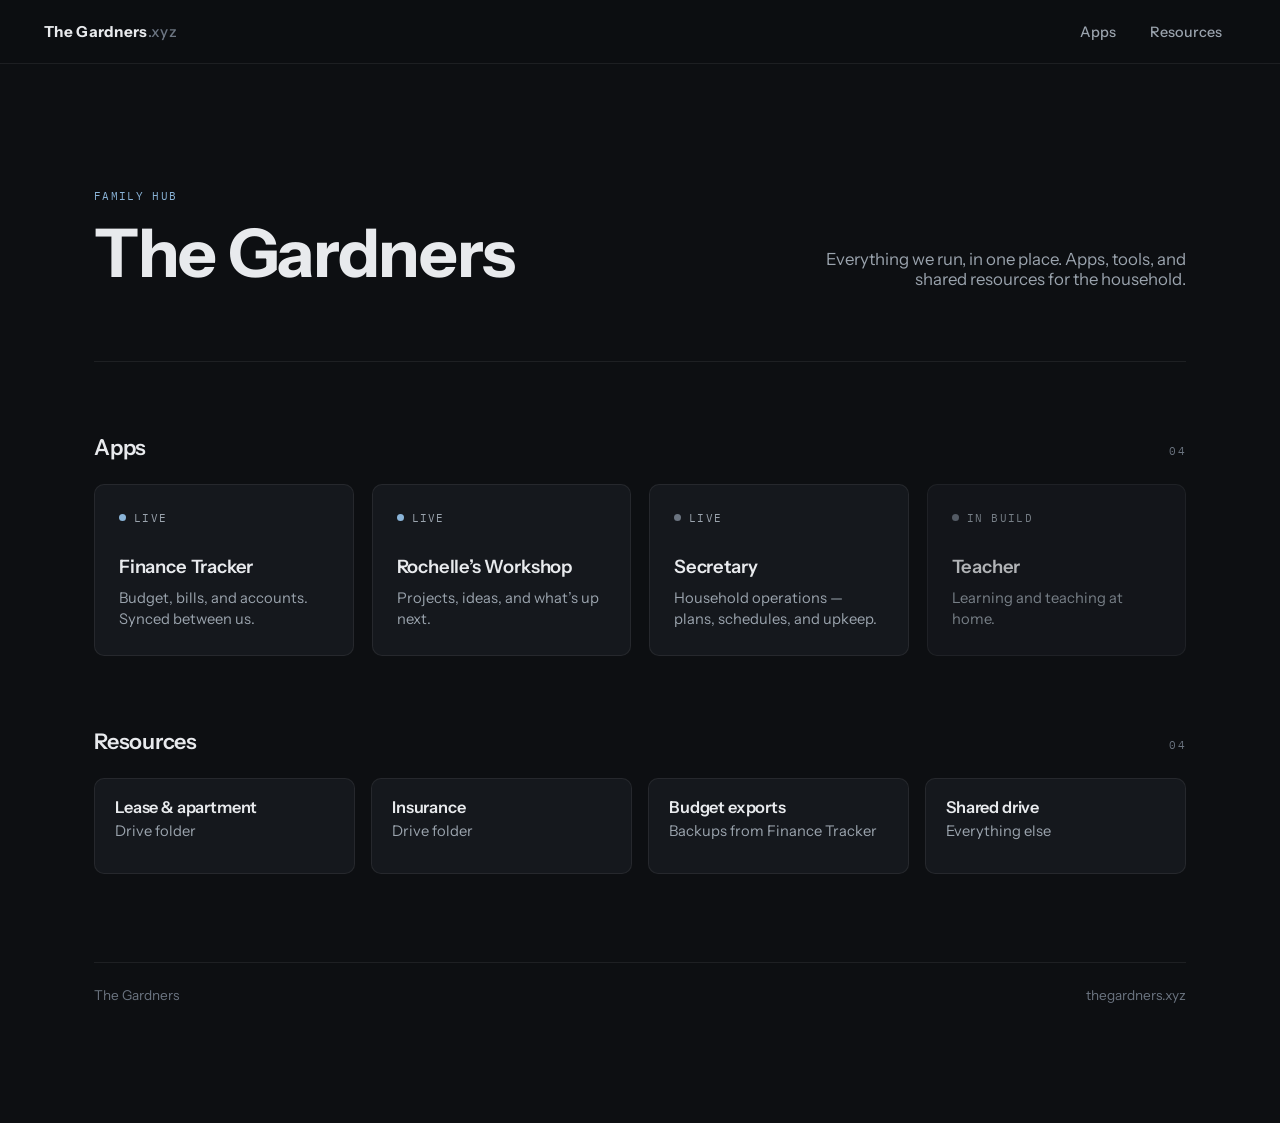
==== index.html @ d7142485 "Change project status from 'In build' to 'Live'" ====
<!DOCTYPE html>
<html lang="en">
<head>
<meta charset="UTF-8">
<meta name="viewport" content="width=device-width, initial-scale=1.0">
<title>The Gardners</title>
<link rel="preconnect" href="https://fonts.googleapis.com">
<link rel="preconnect" href="https://fonts.gstatic.com" crossorigin>
<link href="https://fonts.googleapis.com/css2?family=Instrument+Sans:wght@400;500;600;700&family=IBM+Plex+Mono:wght@400;500&display=swap" rel="stylesheet">
<style>
  :root {
    --bg: #0d0f12;
    --surface: #15181d;
    --surface-2: #1a1e24;
    --border: rgba(255, 255, 255, 0.07);
    --border-strong: rgba(255, 255, 255, 0.16);
    --text: #e8eaed;
    --muted: #9aa3ad;
    --faint: #6b7480;
    --accent: #8ab4d8;
  }

  * { margin: 0; padding: 0; box-sizing: border-box; }

  html { scroll-behavior: smooth; }

  body {
    background: var(--bg);
    color: var(--text);
    font-family: 'Instrument Sans', sans-serif;
    min-height: 100vh;
    -webkit-font-smoothing: antialiased;
  }

  .mono {
    font-family: 'IBM Plex Mono', monospace;
    font-size: 11px;
    letter-spacing: 0.12em;
    text-transform: uppercase;
  }

  /* ---------- Nav ---------- */
  nav {
    position: sticky;
    top: 0;
    z-index: 10;
    display: flex;
    align-items: center;
    justify-content: space-between;
    padding: 0 28px;
    height: 60px;
    background: rgba(13, 15, 18, 0.85);
    backdrop-filter: blur(12px);
    border-bottom: 1px solid var(--border);
  }

  .wordmark {
    font-weight: 700;
    font-size: 0.95rem;
    letter-spacing: 0.02em;
    color: var(--text);
    text-decoration: none;
  }
  .wordmark span { color: var(--faint); font-weight: 500; }

  .nav-links {
    display: flex;
    gap: 6px;
    list-style: none;
  }
  .nav-links a {
    display: block;
    padding: 8px 14px;
    border-radius: 6px;
    font-size: 0.9rem;
    font-weight: 500;
    color: var(--muted);
    text-decoration: none;
    transition: color 0.15s ease, background 0.15s ease;
  }
  .nav-links a:hover, .nav-links a:focus-visible {
    color: var(--text);
    background: var(--surface-2);
  }
  .nav-links a:focus-visible { outline: 2px solid var(--accent); outline-offset: 1px; }
  /* Future pages: add links to .nav-links in the markup below */

  /* ---------- Layout (mobile-first) ---------- */
  .wrap {
    max-width: 1180px;
    margin: 0 auto;
    padding: 0 28px 96px;
  }

  /* ---------- Header ---------- */
  header {
    padding: 88px 0 64px;
    border-bottom: 1px solid var(--border);
  }
  header .mono { color: var(--accent); }
  h1 {
    font-size: clamp(2.4rem, 6vw, 4.2rem);
    font-weight: 700;
    letter-spacing: -0.02em;
    line-height: 1.05;
    margin-top: 14px;
  }
  .subline {
    margin-top: 14px;
    font-size: 1.1rem;
    color: var(--muted);
    max-width: 46ch;
  }

  /* ---------- Sections ---------- */
  section { padding-top: 56px; }
  .section-head {
    display: flex;
    align-items: baseline;
    justify-content: space-between;
    margin-bottom: 24px;
  }
  h2 {
    font-size: 1.35rem;
    font-weight: 600;
    letter-spacing: -0.01em;
  }
  .section-head .mono { color: var(--faint); }

  /* ---------- Cards ---------- */
  .grid {
    display: grid;
    grid-template-columns: repeat(auto-fill, minmax(230px, 1fr));
    gap: 16px;
  }

  .card {
    display: flex;
    flex-direction: column;
    gap: 10px;
    background: var(--surface);
    border: 1px solid var(--border);
    border-radius: 10px;
    padding: 22px 20px 20px;
    text-decoration: none;
    color: var(--text);
    transition: border-color 0.15s ease, background 0.15s ease;
  }
  .card:hover, .card:focus-visible {
    background: var(--surface-2);
    border-color: var(--border-strong);
  }
  .card:focus-visible { outline: 2px solid var(--accent); outline-offset: 2px; }

  .status { display: flex; align-items: center; gap: 8px; }
  .dot {
    width: 7px; height: 7px; border-radius: 50%;
    background: var(--accent);
  }
  .dot.pending { background: var(--faint); }
  .status .mono { color: var(--muted); }

  .card h3 {
    font-size: 1.15rem;
    font-weight: 600;
    letter-spacing: -0.01em;
  }
  .card p {
    font-size: 0.92rem;
    color: var(--muted);
    line-height: 1.45;
  }

  .card.pending { opacity: 0.75; }

  .resources .card { padding: 18px 20px; gap: 4px; }
  .resources h3 { font-size: 1.02rem; }

  footer {
    margin-top: 88px;
    padding-top: 24px;
    border-top: 1px solid var(--border);
    display: flex;
    justify-content: space-between;
    color: var(--faint);
    font-size: 0.85rem;
  }

  /* ---------- Desktop ---------- */
  @media (min-width: 900px) {
    nav { padding: 0 44px; height: 64px; }

    .wrap { padding: 0 44px 120px; }

    header {
      display: grid;
      grid-template-columns: 1fr auto;
      align-items: end;
      gap: 40px;
      padding: 120px 0 72px;
    }
    .subline {
      margin-top: 0;
      text-align: right;
      font-size: 1.05rem;
      max-width: 34ch;
      justify-self: end;
    }

    section { padding-top: 72px; }

    .apps .grid {
      grid-template-columns: repeat(4, 1fr);
      grid-auto-rows: 172px;
      gap: 18px;
      max-height: calc(172px * 2 + 18px); /* 2-row cap; 9+ items scroll */
      overflow-y: auto;
    }
    .apps .card { padding: 26px 24px 24px; }
    .apps .card h3 { margin-top: auto; }

    .resources .grid {
      grid-template-columns: repeat(4, 1fr);
      grid-auto-rows: 96px;
      max-height: calc(96px * 2 + 16px); /* 2-row cap; 9+ items scroll */
      overflow-y: auto;
    }

    /* subtle scrollbar for capped grids */
    .grid::-webkit-scrollbar { width: 8px; }
    .grid::-webkit-scrollbar-thumb {
      background: var(--border-strong);
      border-radius: 4px;
    }
    .grid { scrollbar-width: thin; scrollbar-color: var(--border-strong) transparent; }
  }

  @media (prefers-reduced-motion: reduce) {
    html { scroll-behavior: auto; }
    .card, .nav-links a { transition: none; }
  }
</style>
</head>
<body>

<nav>
  <a class="wordmark" href="#">The Gardners<span>.xyz</span></a>
  <ul class="nav-links">
    <li><a href="#apps">Apps</a></li>
    <li><a href="#resources">Resources</a></li>
    <!-- Future pages go here, e.g. <li><a href="/plan/">3-Year Plan</a></li> -->
  </ul>
</nav>

<div class="wrap">

  <header>
    <div>
      <span class="mono">Family hub</span>
      <h1>The Gardners</h1>
    </div>
    <p class="subline">Everything we run, in one place. Apps, tools, and shared resources for the household.</p>
  </header>

  <section id="apps" class="apps">
    <div class="section-head">
      <h2>Apps</h2>
      <span class="mono">04</span>
    </div>
    <div class="grid">

      <!-- Swap hrefs for subdomains once DNS is wired -->
      <a class="card" href="https://finances.thegardners.xyz">
        <span class="status"><span class="dot"></span><span class="mono">Live</span></span>
        <h3>Finance Tracker</h3>
        <p>Budget, bills, and accounts. Synced between us.</p>
      </a>

      <a class="card" href="https://rocshop.thegardners.xyz">
        <span class="status"><span class="dot"></span><span class="mono">Live</span></span>
        <h3>Rochelle&rsquo;s Workshop</h3>
        <p>Projects, ideas, and what&rsquo;s up next.</p>
      </a>

      <a class="card" href="https://secretary.thegardners.xyz">
        <span class="status"><span class="dot pending"></span><span class="mono">Live</span></span>
        <h3>Secretary</h3>
        <p>Household operations &mdash; plans, schedules, and upkeep.</p>
      </a>

      <a class="card pending" href="#">
        <span class="status"><span class="dot pending"></span><span class="mono">In build</span></span>
        <h3>Teacher</h3>
        <p>Learning and teaching at home.</p>
      </a>

    </div>
  </section>

  <section id="resources" class="resources">
    <div class="section-head">
      <h2>Resources</h2>
      <span class="mono">04</span>
    </div>
    <div class="grid">
      <!-- Point these at Drive folders, PDFs, or wherever documents live -->
      <a class="card" href="#">
        <h3>Lease &amp; apartment</h3>
        <p>Drive folder</p>
      </a>
      <a class="card" href="#">
        <h3>Insurance</h3>
        <p>Drive folder</p>
      </a>
      <a class="card" href="#">
        <h3>Budget exports</h3>
        <p>Backups from Finance Tracker</p>
      </a>
      <a class="card" href="#">
        <h3>Shared drive</h3>
        <p>Everything else</p>
      </a>
    </div>
  </section>

  <footer>
    <span>The Gardners</span>
    <span>thegardners.xyz</span>
  </footer>

</div>
</body>
</html>
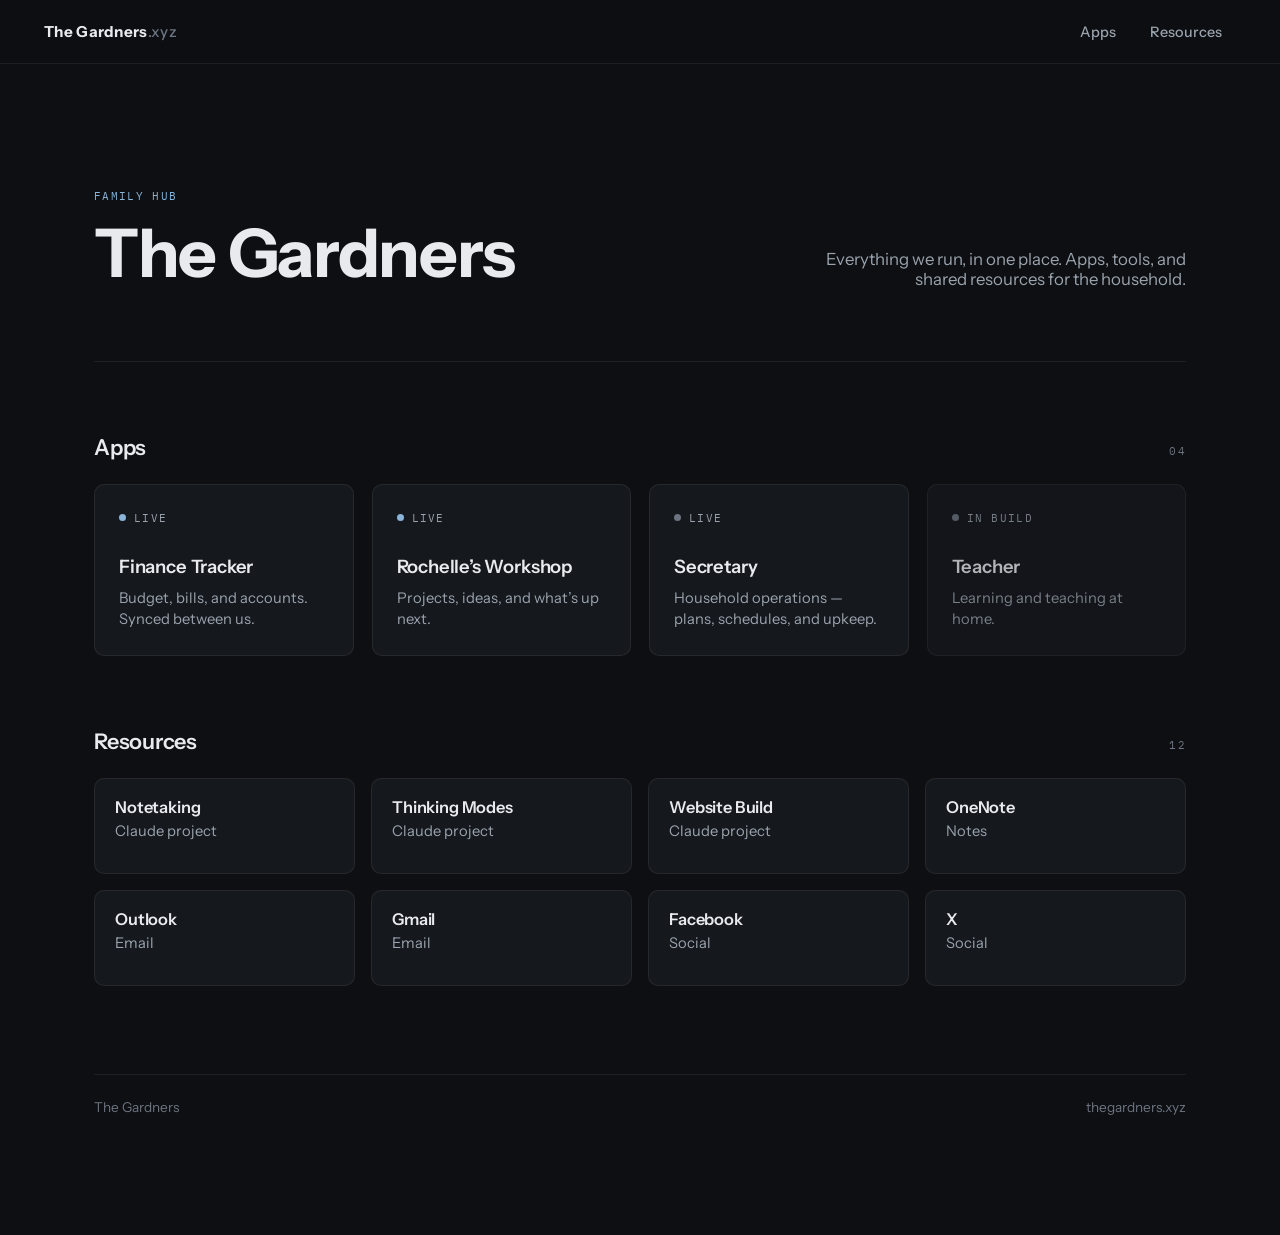
==== commit c7607e12: "Make Resources section data-driven with the 12 real links Replace the placeholder Resources cards wi" ====
--- a/index.html
+++ b/index.html
@@ -300,27 +300,10 @@
   <section id="resources" class="resources">
     <div class="section-head">
       <h2>Resources</h2>
-      <span class="mono">04</span>
+      <span class="mono">12</span>
     </div>
-    <div class="grid">
-      <!-- Point these at Drive folders, PDFs, or wherever documents live -->
-      <a class="card" href="#">
-        <h3>Lease &amp; apartment</h3>
-        <p>Drive folder</p>
-      </a>
-      <a class="card" href="#">
-        <h3>Insurance</h3>
-        <p>Drive folder</p>
-      </a>
-      <a class="card" href="#">
-        <h3>Budget exports</h3>
-        <p>Backups from Finance Tracker</p>
-      </a>
-      <a class="card" href="#">
-        <h3>Shared drive</h3>
-        <p>Everything else</p>
-      </a>
-    </div>
+    <!-- Cards below are rendered from resources.js — edit that file, not this markup -->
+    <div class="grid"></div>
   </section>
 
   <footer>
@@ -329,5 +312,38 @@
   </footer>
 
 </div>
+
+<script src="resources.js"></script>
+<script>
+  (function () {
+    var grid = document.querySelector('#resources .grid');
+    var count = document.querySelector('#resources .section-head .mono');
+    if (!grid || typeof RESOURCES === 'undefined') return;
+
+    grid.innerHTML = '';
+    RESOURCES.forEach(function (item) {
+      var card = document.createElement('a');
+      card.className = 'card';
+      card.href = item.url;
+      card.target = '_blank';
+      card.rel = 'noopener noreferrer';
+      card.setAttribute('aria-label', item.label + (item.description ? ' — ' + item.description : ''));
+
+      var h3 = document.createElement('h3');
+      h3.textContent = item.label;
+      card.appendChild(h3);
+
+      if (item.description) {
+        var p = document.createElement('p');
+        p.textContent = item.description;
+        card.appendChild(p);
+      }
+
+      grid.appendChild(card);
+    });
+
+    if (count) count.textContent = String(RESOURCES.length).padStart(2, '0');
+  })();
+</script>
 </body>
 </html>
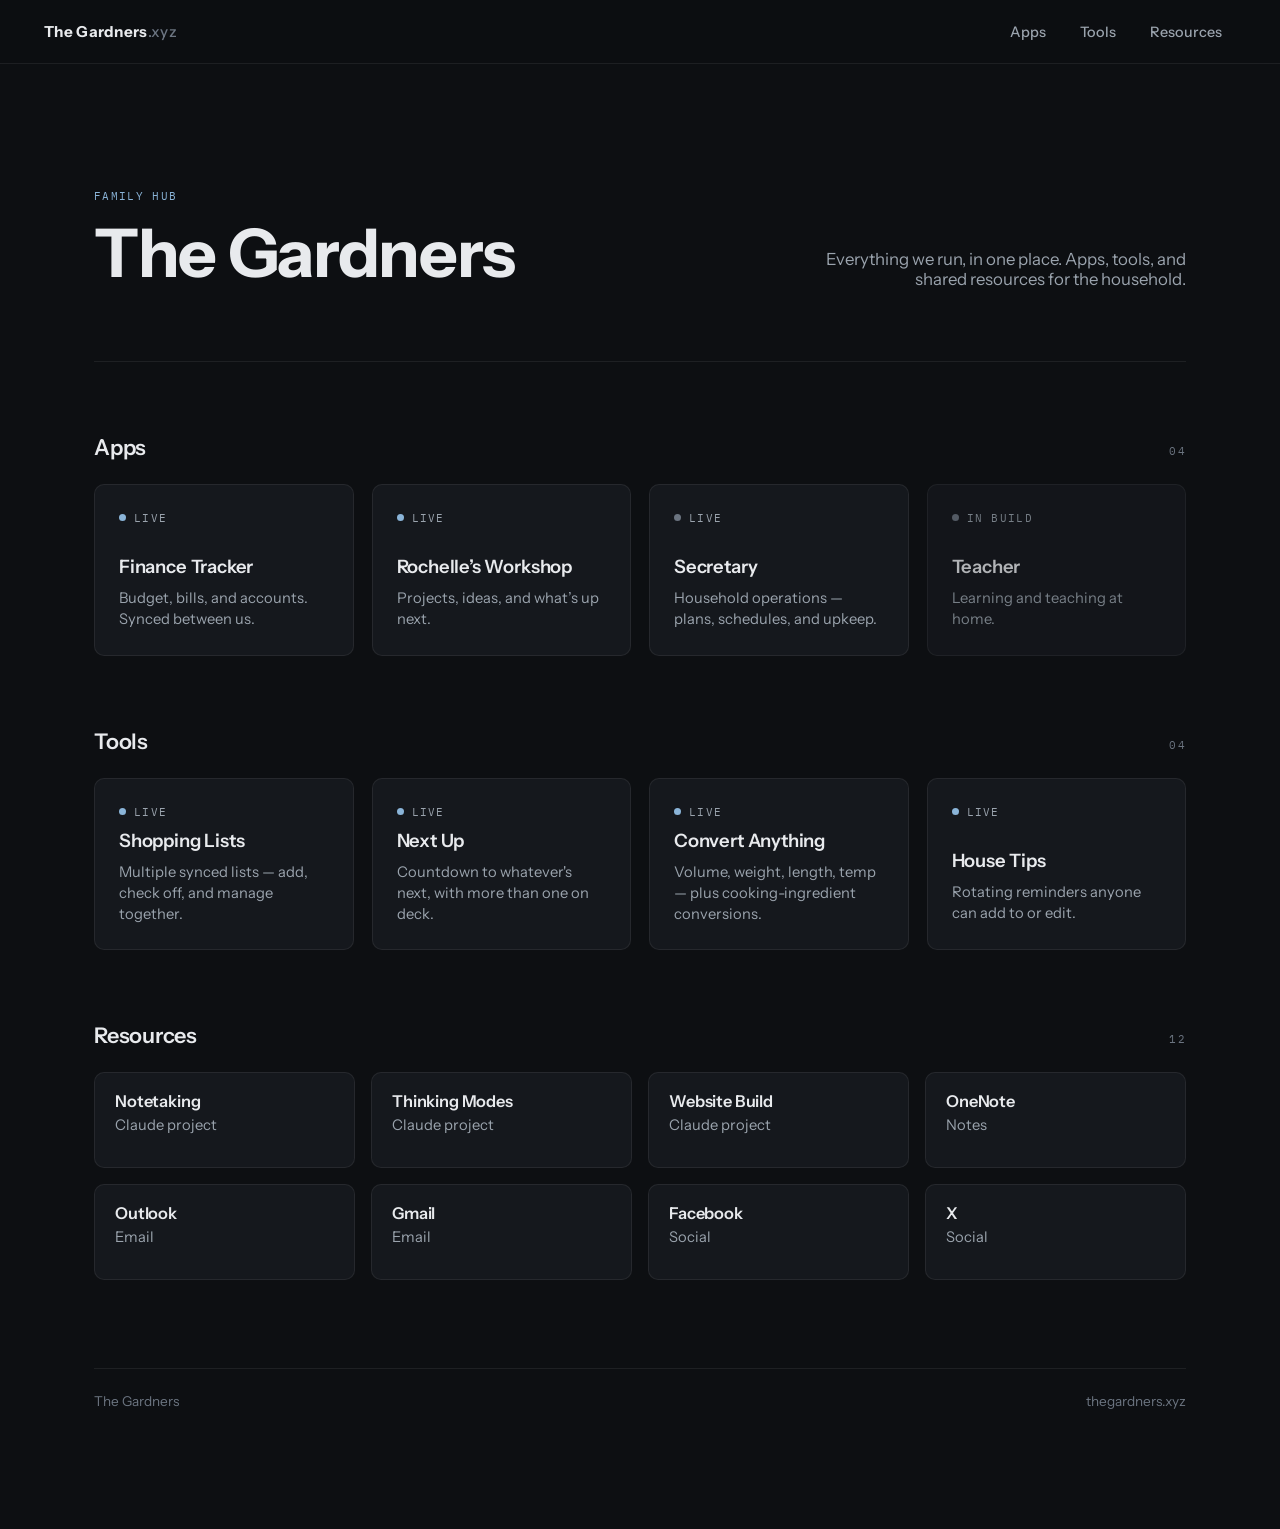
==== commit 0eeaf785: "Add a Tools section with links to the four shared household tools Renders from tools.js the same way" ====
--- a/index.html
+++ b/index.html
@@ -209,15 +209,15 @@
 
     section { padding-top: 72px; }
 
-    .apps .grid {
+    .apps .grid, .tools .grid {
       grid-template-columns: repeat(4, 1fr);
       grid-auto-rows: 172px;
       gap: 18px;
       max-height: calc(172px * 2 + 18px); /* 2-row cap; 9+ items scroll */
       overflow-y: auto;
     }
-    .apps .card { padding: 26px 24px 24px; }
-    .apps .card h3 { margin-top: auto; }
+    .apps .card, .tools .card { padding: 26px 24px 24px; }
+    .apps .card h3, .tools .card h3 { margin-top: auto; }
 
     .resources .grid {
       grid-template-columns: repeat(4, 1fr);
@@ -247,6 +247,7 @@
   <a class="wordmark" href="#">The Gardners<span>.xyz</span></a>
   <ul class="nav-links">
     <li><a href="#apps">Apps</a></li>
+    <li><a href="#tools">Tools</a></li>
     <li><a href="#resources">Resources</a></li>
     <!-- Future pages go here, e.g. <li><a href="/plan/">3-Year Plan</a></li> -->
   </ul>
@@ -297,6 +298,15 @@
     </div>
   </section>
 
+  <section id="tools" class="tools">
+    <div class="section-head">
+      <h2>Tools</h2>
+      <span class="mono">04</span>
+    </div>
+    <!-- Cards below are rendered from tools.js — edit that file, not this markup -->
+    <div class="grid"></div>
+  </section>
+
   <section id="resources" class="resources">
     <div class="section-head">
       <h2>Resources</h2>
@@ -313,6 +323,43 @@
 
 </div>
 
+<script src="tools.js"></script>
+<script>
+  (function () {
+    var grid = document.querySelector('#tools .grid');
+    var count = document.querySelector('#tools .section-head .mono');
+    if (!grid || typeof TOOLS === 'undefined') return;
+
+    grid.innerHTML = '';
+    TOOLS.forEach(function (item) {
+      var card = document.createElement('a');
+      card.className = 'card';
+      card.href = item.url;
+      card.target = '_blank';
+      card.rel = 'noopener noreferrer';
+      card.setAttribute('aria-label', item.label + (item.description ? ' — ' + item.description : ''));
+
+      var status = document.createElement('span');
+      status.className = 'status';
+      status.innerHTML = '<span class="dot"></span><span class="mono">Live</span>';
+      card.appendChild(status);
+
+      var h3 = document.createElement('h3');
+      h3.textContent = item.label;
+      card.appendChild(h3);
+
+      if (item.description) {
+        var p = document.createElement('p');
+        p.textContent = item.description;
+        card.appendChild(p);
+      }
+
+      grid.appendChild(card);
+    });
+
+    if (count) count.textContent = String(TOOLS.length).padStart(2, '0');
+  })();
+</script>
 <script src="resources.js"></script>
 <script>
   (function () {
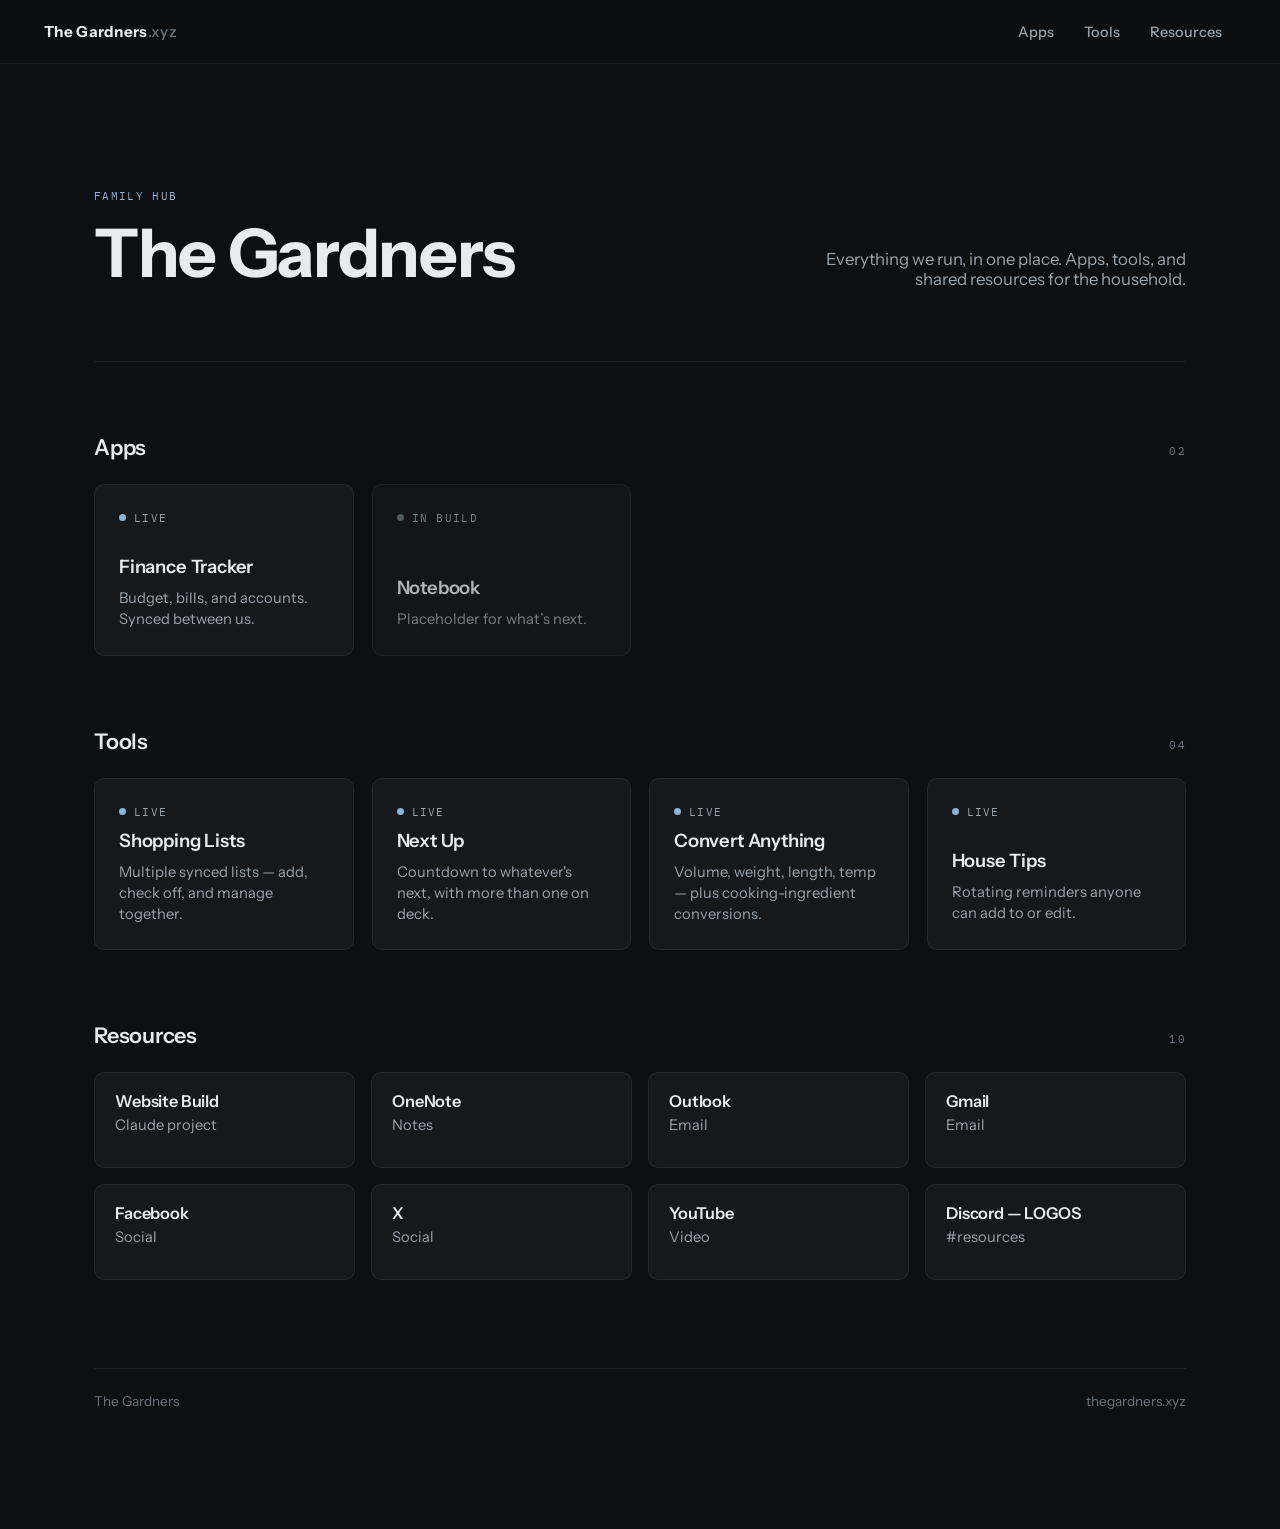
==== commit bd632714: "Add shopping list copy-to-clipboard, refresh Apps section, trim resources, and fix mobile layout iss" ====
--- a/index.html
+++ b/index.html
@@ -65,8 +65,10 @@
 
   .nav-links {
     display: flex;
-    gap: 6px;
+    gap: 2px;
     list-style: none;
+    flex-shrink: 1;
+    min-width: 0;
   }
   .nav-links a {
     display: block;
@@ -76,6 +78,7 @@
     font-weight: 500;
     color: var(--muted);
     text-decoration: none;
+    white-space: nowrap;
     transition: color 0.15s ease, background 0.15s ease;
   }
   .nav-links a:hover, .nav-links a:focus-visible {
@@ -239,6 +242,16 @@
     html { scroll-behavior: auto; }
     .card, .nav-links a { transition: none; }
   }
+
+  /* Narrow phones: wordmark + 3 nav links at desktop spacing don't fit
+     in one row and were forcing horizontal scroll. Tighten padding/gap
+     instead of letting anything wrap. */
+  @media (max-width: 480px) {
+    nav { padding: 0 14px; }
+    .wordmark { font-size: 0.85rem; }
+    .nav-links { gap: 0; }
+    .nav-links a { padding: 8px 8px; font-size: 0.82rem; }
+  }
 </style>
 </head>
 <body>
@@ -266,7 +279,7 @@
   <section id="apps" class="apps">
     <div class="section-head">
       <h2>Apps</h2>
-      <span class="mono">04</span>
+      <span class="mono">02</span>
     </div>
     <div class="grid">
 
@@ -277,22 +290,10 @@
         <p>Budget, bills, and accounts. Synced between us.</p>
       </a>
 
-      <a class="card" href="https://rocshop.thegardners.xyz">
-        <span class="status"><span class="dot"></span><span class="mono">Live</span></span>
-        <h3>Rochelle&rsquo;s Workshop</h3>
-        <p>Projects, ideas, and what&rsquo;s up next.</p>
-      </a>
-
-      <a class="card" href="https://secretary.thegardners.xyz">
-        <span class="status"><span class="dot pending"></span><span class="mono">Live</span></span>
-        <h3>Secretary</h3>
-        <p>Household operations &mdash; plans, schedules, and upkeep.</p>
-      </a>
-
       <a class="card pending" href="#">
         <span class="status"><span class="dot pending"></span><span class="mono">In build</span></span>
-        <h3>Teacher</h3>
-        <p>Learning and teaching at home.</p>
+        <h3>Notebook</h3>
+        <p>Placeholder for what&rsquo;s next.</p>
       </a>
 
     </div>
@@ -310,7 +311,7 @@
   <section id="resources" class="resources">
     <div class="section-head">
       <h2>Resources</h2>
-      <span class="mono">12</span>
+      <span class="mono">10</span>
     </div>
     <!-- Cards below are rendered from resources.js — edit that file, not this markup -->
     <div class="grid"></div>
@@ -335,8 +336,6 @@
       var card = document.createElement('a');
       card.className = 'card';
       card.href = item.url;
-      card.target = '_blank';
-      card.rel = 'noopener noreferrer';
       card.setAttribute('aria-label', item.label + (item.description ? ' — ' + item.description : ''));
 
       var status = document.createElement('span');
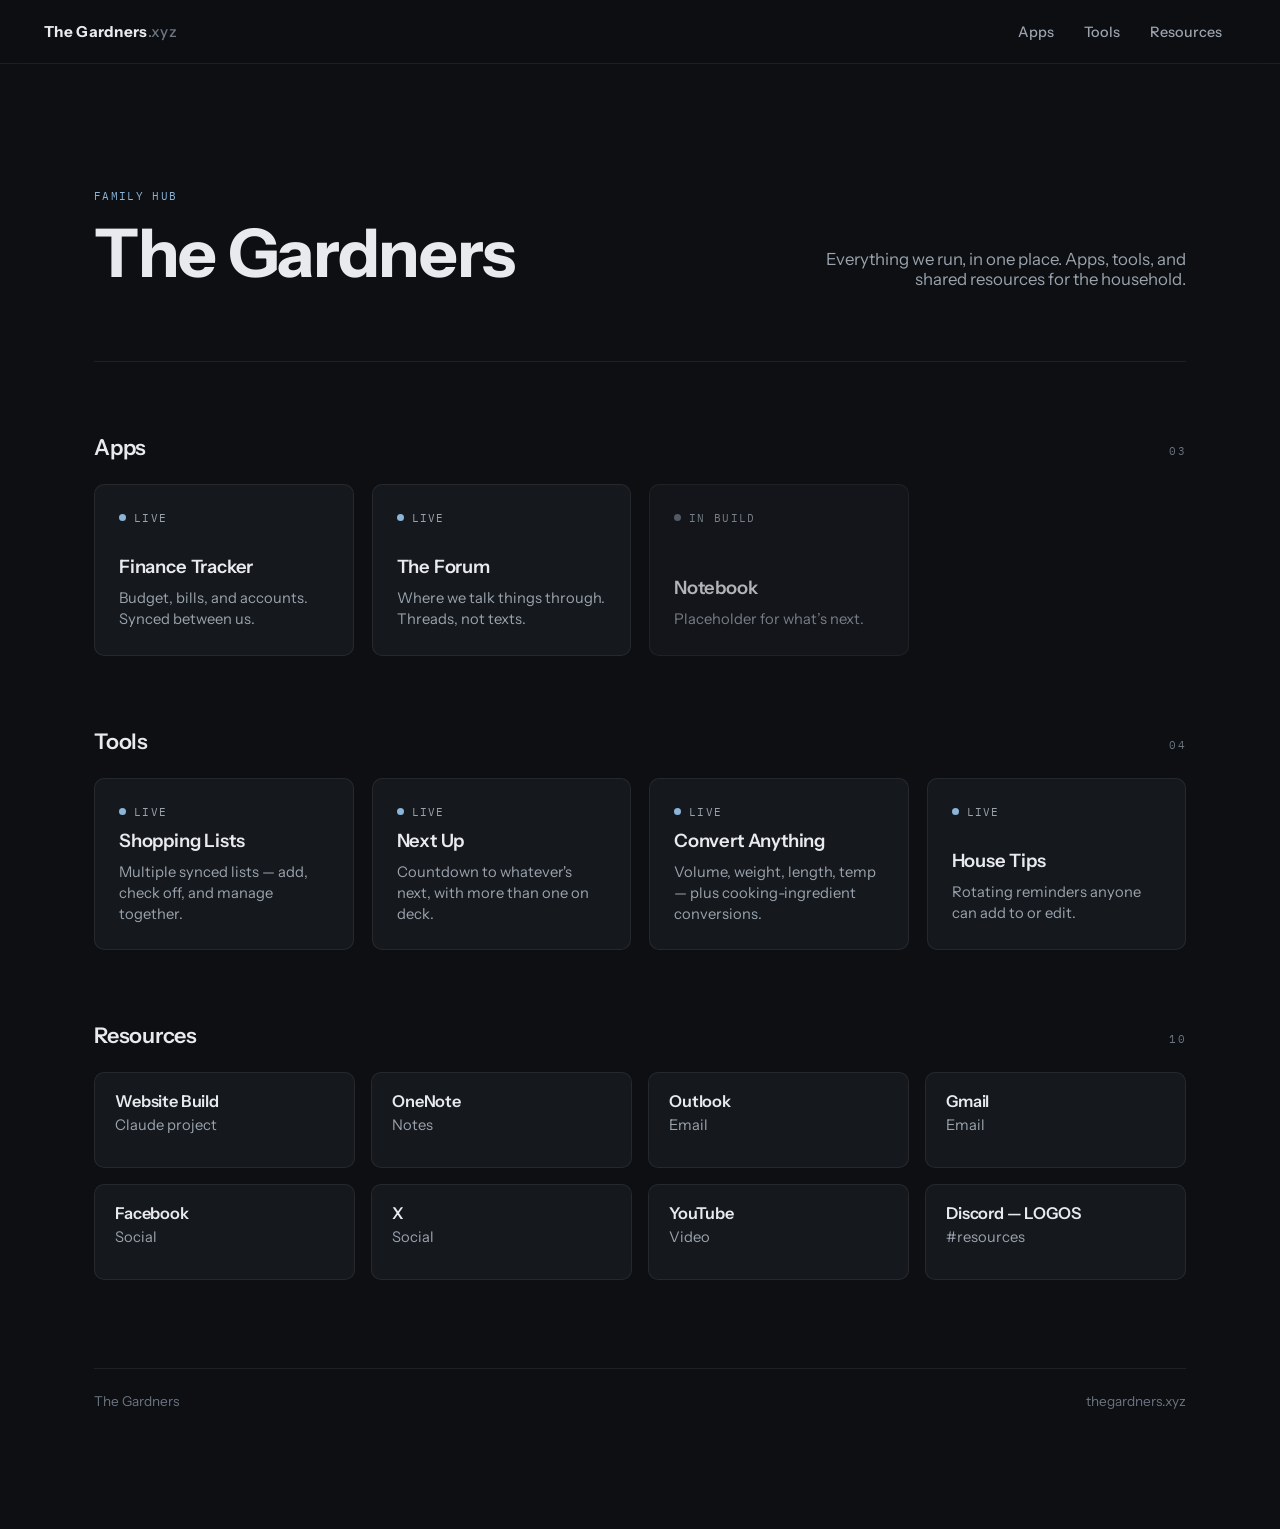
==== commit 33d39125: "Add The Forum to the Apps section The Forum is live at forum.thegardners.xyz, so it gets a real card" ====
--- a/index.html
+++ b/index.html
@@ -279,7 +279,7 @@
   <section id="apps" class="apps">
     <div class="section-head">
       <h2>Apps</h2>
-      <span class="mono">02</span>
+      <span class="mono">03</span>
     </div>
     <div class="grid">
 
@@ -288,6 +288,12 @@
         <span class="status"><span class="dot"></span><span class="mono">Live</span></span>
         <h3>Finance Tracker</h3>
         <p>Budget, bills, and accounts. Synced between us.</p>
+      </a>
+
+      <a class="card" href="https://forum.thegardners.xyz">
+        <span class="status"><span class="dot"></span><span class="mono">Live</span></span>
+        <h3>The Forum</h3>
+        <p>Where we talk things through. Threads, not texts.</p>
       </a>
 
       <a class="card pending" href="#">
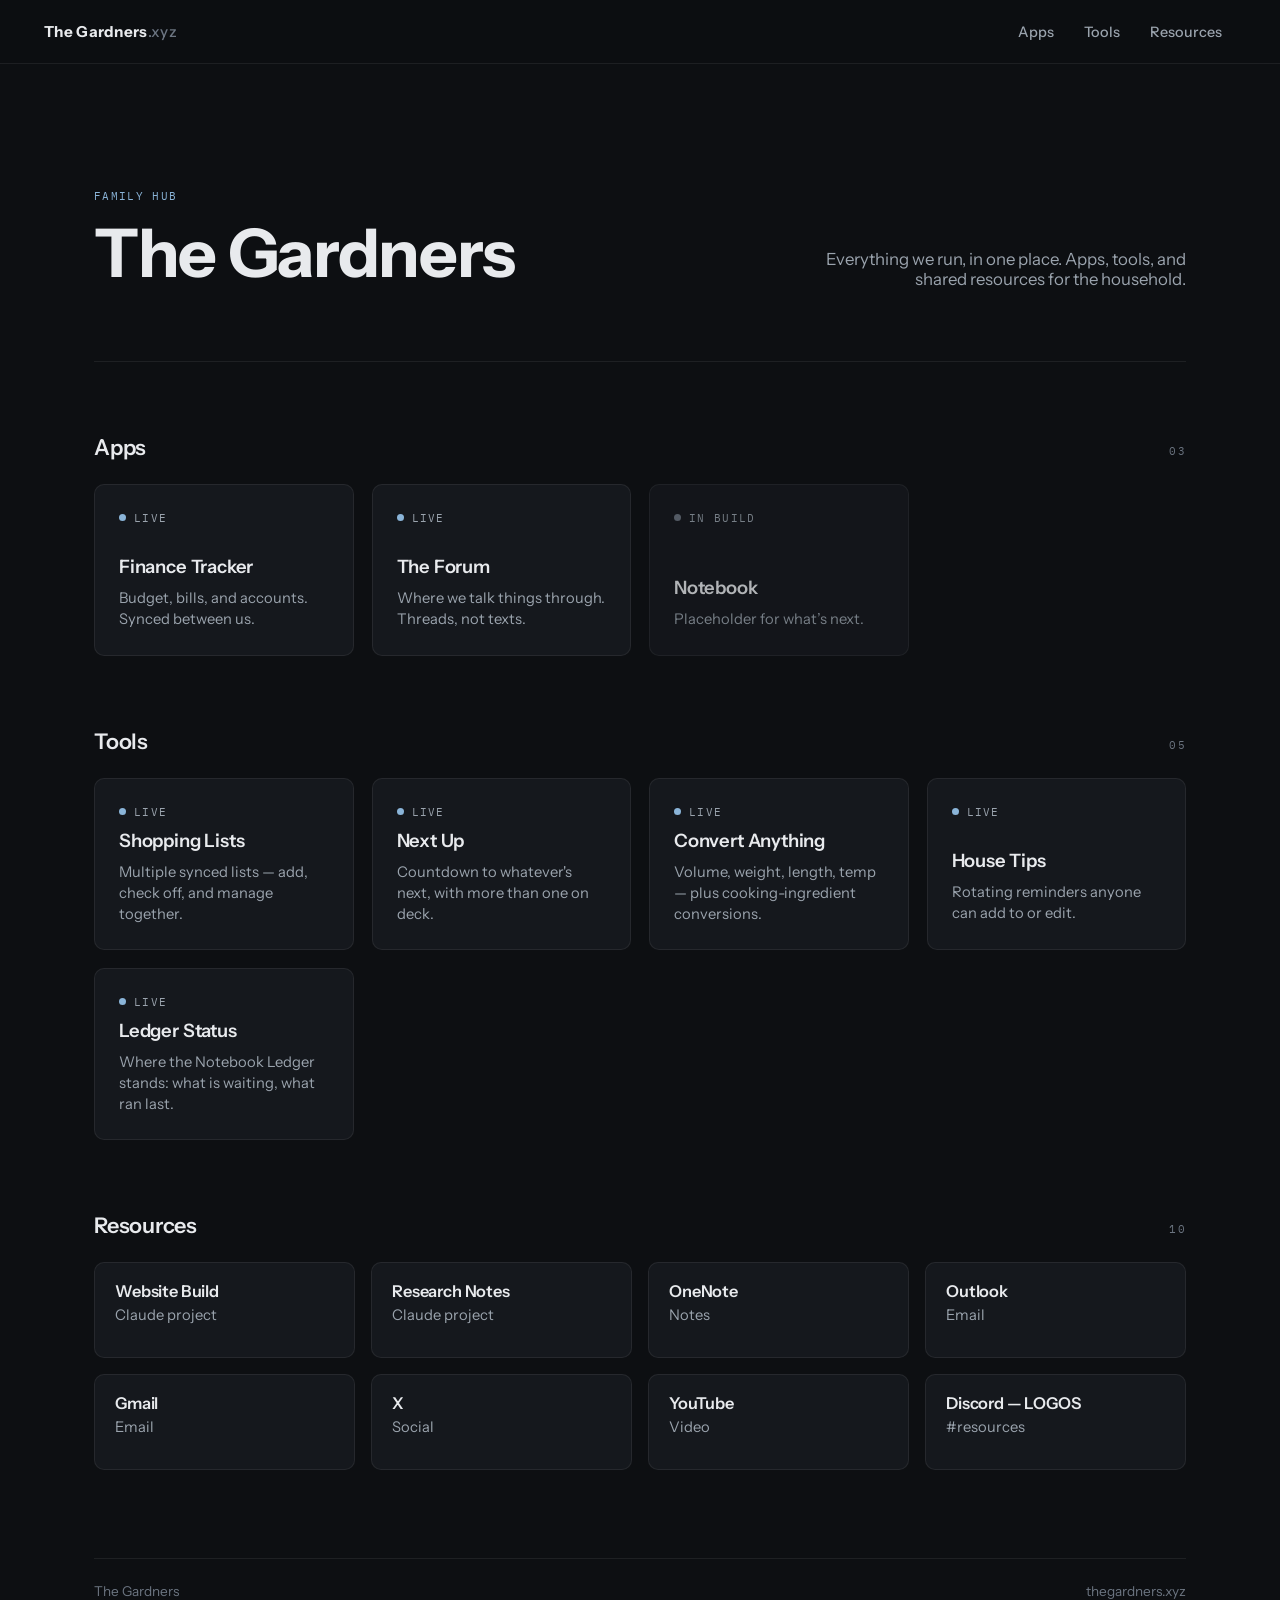
==== commit 35e3776e: "Cache-bust resources.js and tools.js so link updates show up Co-Authored-By: Claude Opus 5.5 <norepl" ====
--- a/index.html
+++ b/index.html
@@ -330,7 +330,7 @@
 
 </div>
 
-<script src="tools.js"></script>
+<script src="tools.js?v=20261101"></script>
 <script>
   (function () {
     var grid = document.querySelector('#tools .grid');
@@ -365,7 +365,7 @@
     if (count) count.textContent = String(TOOLS.length).padStart(2, '0');
   })();
 </script>
-<script src="resources.js"></script>
+<script src="resources.js?v=20261101"></script>
 <script>
   (function () {
     var grid = document.querySelector('#resources .grid');
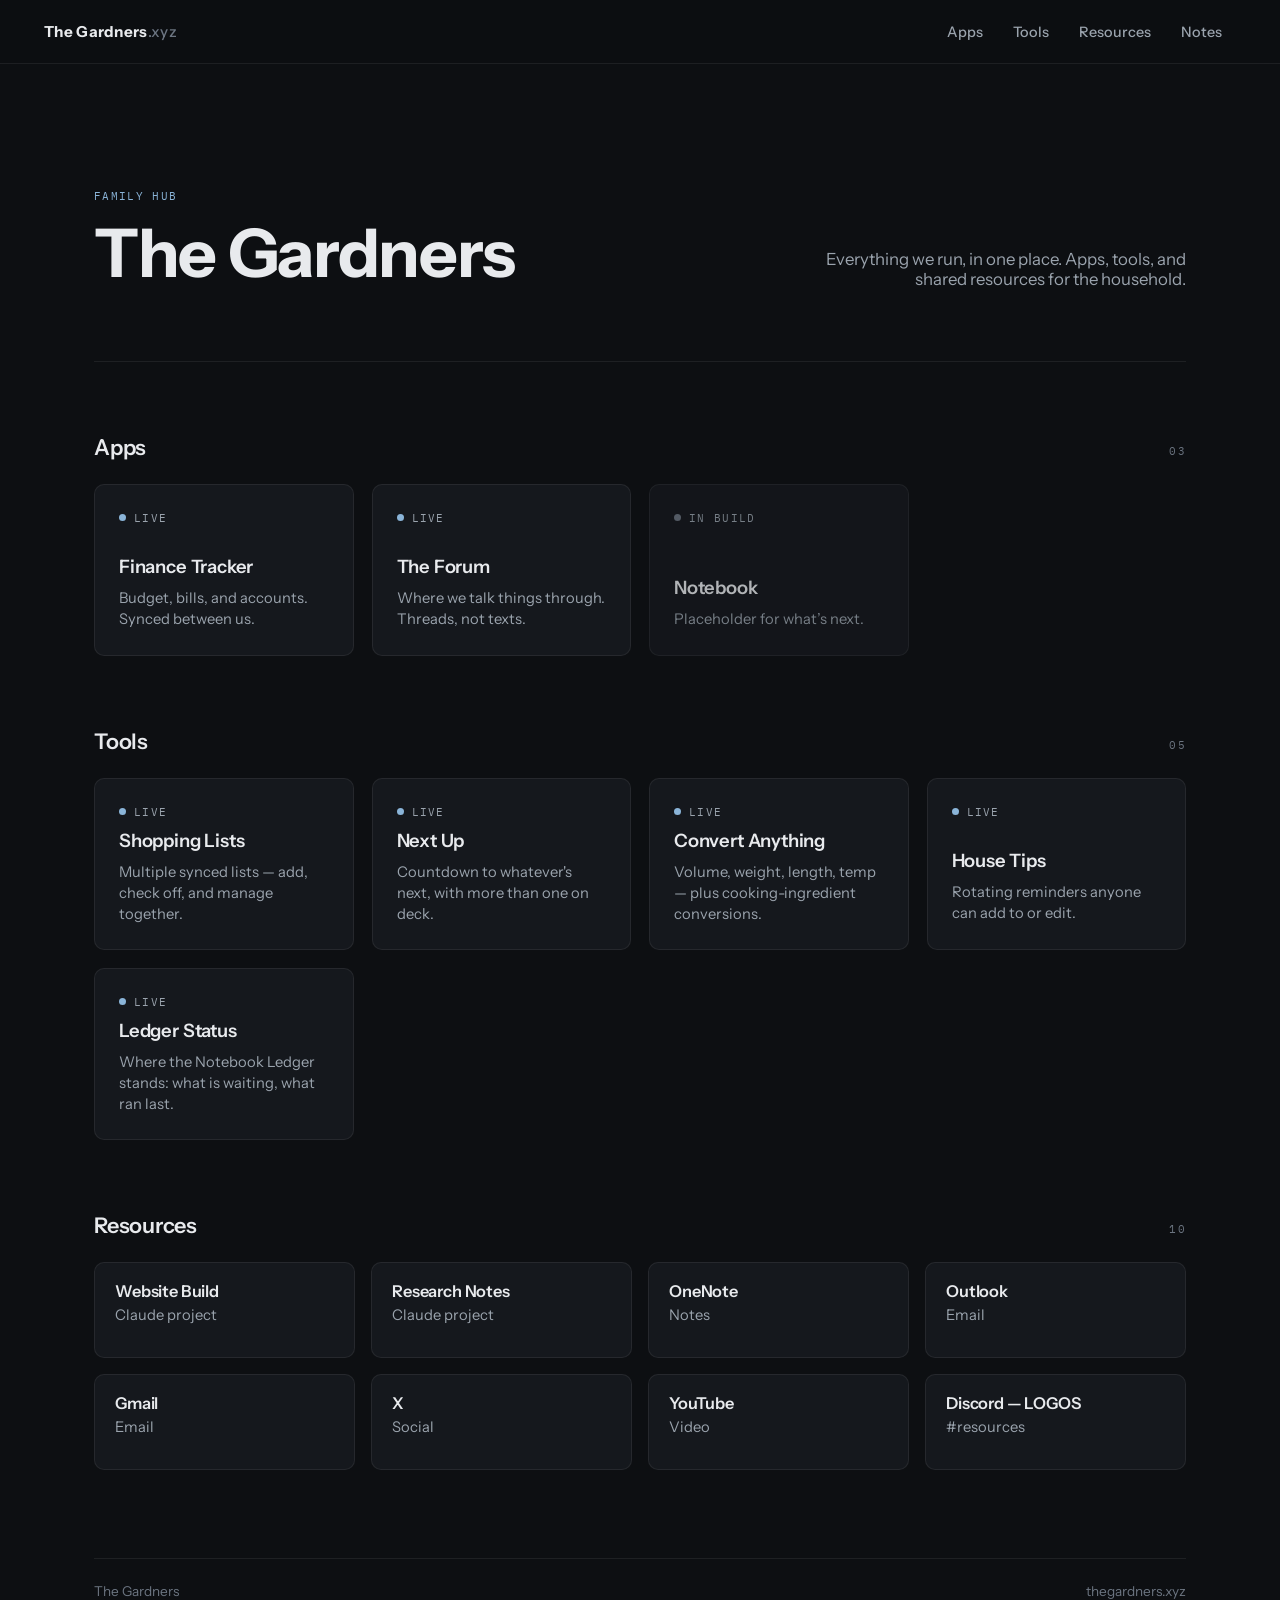
==== commit 54061e9e: "Add private Notes Workspace with Working Paradigm Timeline Static, data-driven gallery at /notes/: w" ====
--- a/index.html
+++ b/index.html
@@ -252,6 +252,12 @@
     .nav-links { gap: 0; }
     .nav-links a { padding: 8px 8px; font-size: 0.82rem; }
   }
+  /* Smallest phones: four nav links need a little more room. */
+  @media (max-width: 360px) {
+    nav { padding: 0 10px; }
+    .wordmark span { display: none; }
+    .nav-links a { padding: 8px 6px; font-size: 0.8rem; }
+  }
 </style>
 </head>
 <body>
@@ -262,6 +268,7 @@
     <li><a href="#apps">Apps</a></li>
     <li><a href="#tools">Tools</a></li>
     <li><a href="#resources">Resources</a></li>
+    <li><a href="/notes/" rel="nofollow">Notes</a></li>
     <!-- Future pages go here, e.g. <li><a href="/plan/">3-Year Plan</a></li> -->
   </ul>
 </nav>
